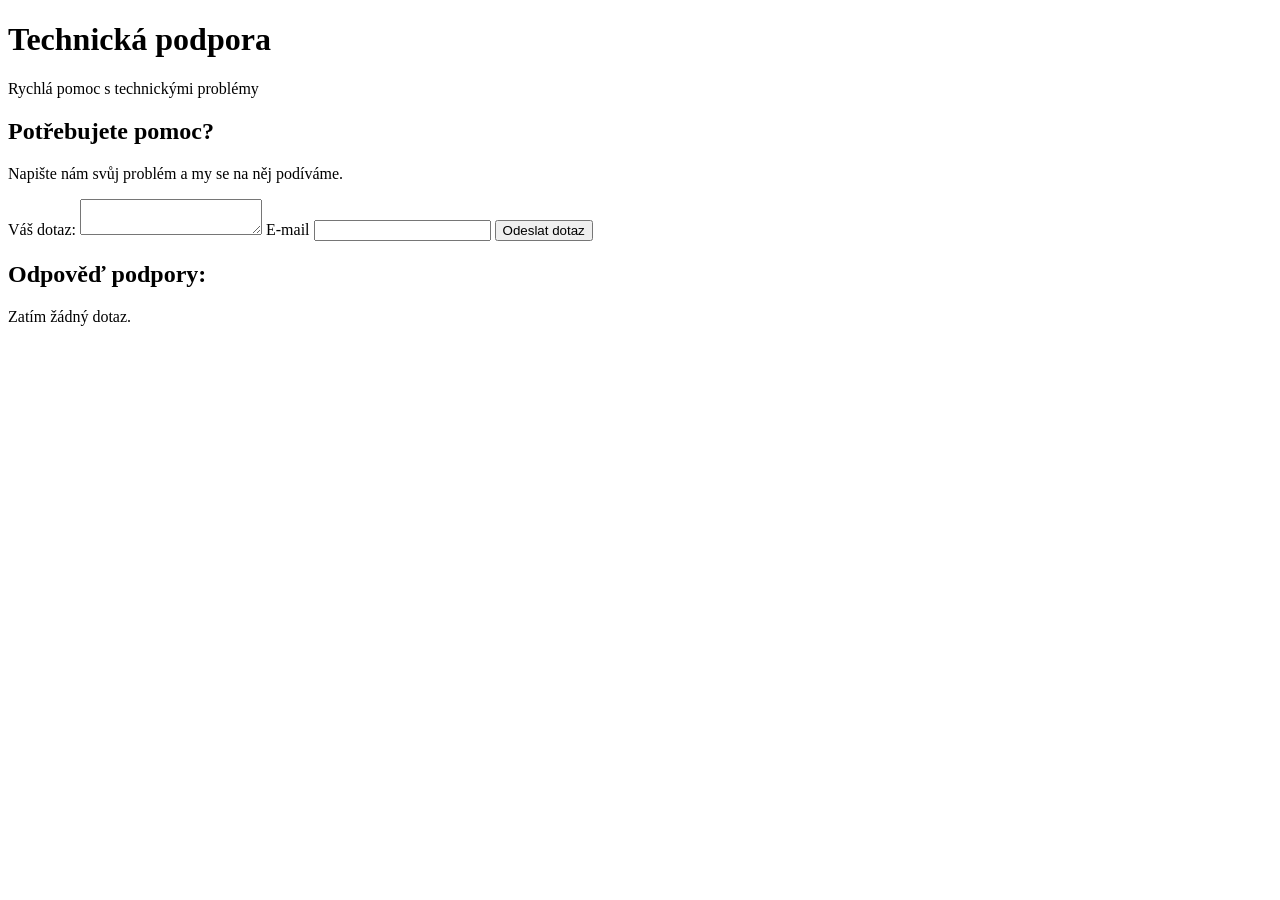
==== chatbot/index.html @ 026bc88c "Add files via upload" ====
<!DOCTYPE html>
<html lang="en">
<head>
    <meta charset="UTF-8">
    <meta name="viewport" content="width=device-width, initial-scale=1.0">
    <title>Technická podpora - </title>
</head>
<body>
<header>
    <h1>Technická podpora</h1>
    <p>Rychlá pomoc s technickými problémy</p>
</header>

<main>
    <h2>Potřebujete pomoc?</h2>

    <p>
        Napište nám svůj problém a my se na něj podíváme.
    </p>

    <form id="Form">

        <label>Váš dotaz:</label>
        <textarea id="dotaz" required></textarea>


        <label>E-mail</label>
        <input type="email" id="email" required>

        <button>Odeslat dotaz</button>
        
        <h2>Odpověď podpory:</h2>
        <label>Zatím žádný dotaz.</label>

    </form>
  
</div>
</body>
</html>
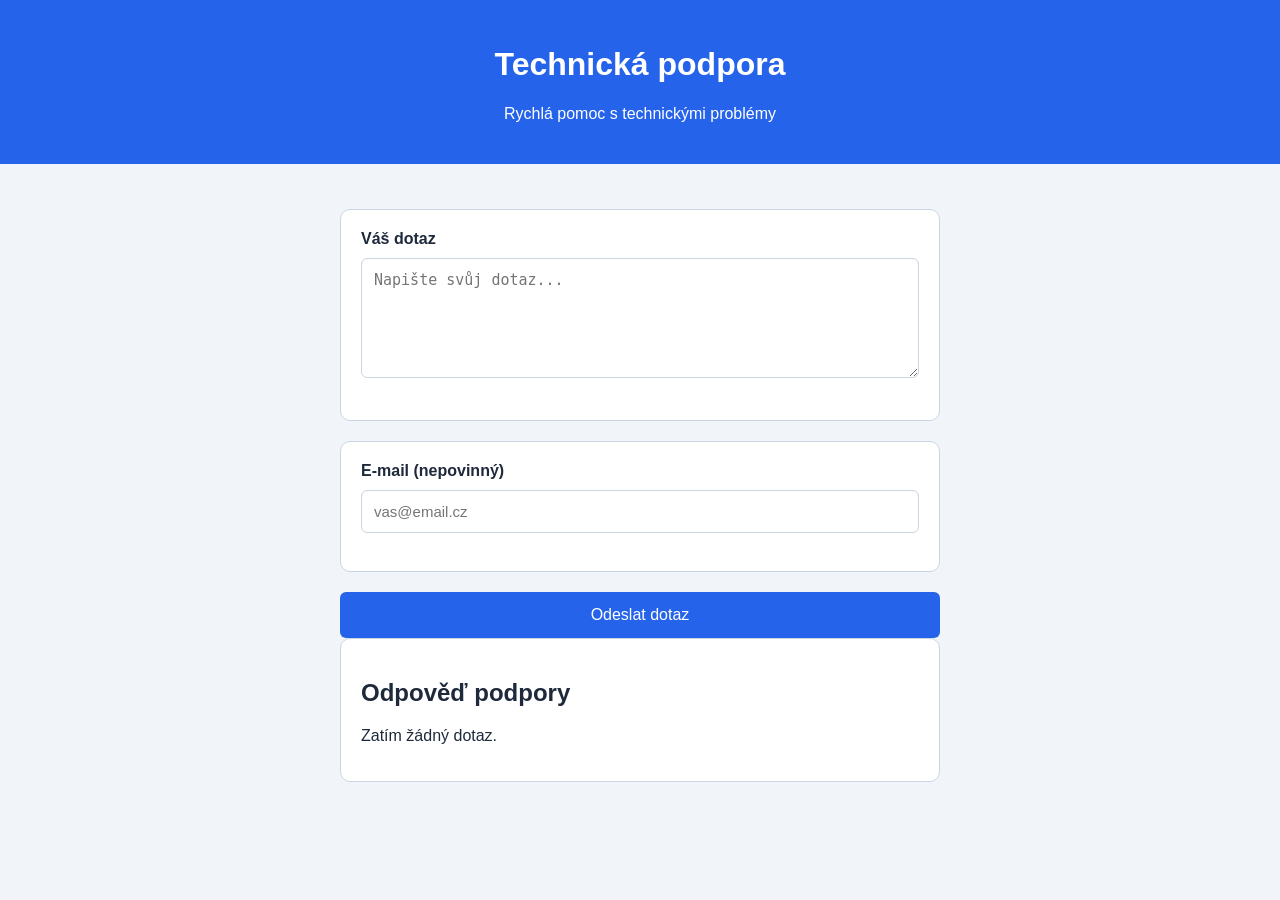
==== commit fb21e270: "Add files via upload" ====
--- a/chatbot/index.html
+++ b/chatbot/index.html
@@ -1,39 +1,181 @@
+
 <!DOCTYPE html>
-<html lang="en">
+<html lang="cs">
 <head>
     <meta charset="UTF-8">
     <meta name="viewport" content="width=device-width, initial-scale=1.0">
-    <title>Technická podpora - </title>
+    <title>Technická podpora</title>
+
+    <style>
+        body {
+            font-family: Arial, sans-serif;
+            background: #f1f5f9;
+            margin: 0;
+            color: #1e293b;
+        }
+
+        header {
+            background: #2563eb;
+            color: white;
+            text-align: center;
+            padding: 25px;
+        }
+
+        main {
+            max-width: 600px;
+            margin: 30px auto;
+            padding: 15px;
+        }
+
+        .box {
+            background: white;
+            padding: 20px;
+            margin-bottom: 20px;
+            border-radius: 10px;
+            border: 1px solid #cbd5e1;
+        }
+
+        label {
+            display: block;
+            font-weight: bold;
+            margin-bottom: 10px;
+        }
+
+        textarea, input {
+            width: 100%;
+            box-sizing: border-box;
+            padding: 12px;
+            margin-bottom: 18px;
+            border: 1px solid #cbd5e1;
+            border-radius: 6px;
+            font-size: 15px;
+        }
+
+        textarea {
+            min-height: 120px;
+            resize: vertical;
+        }
+
+        button {
+            width: 100%;
+            padding: 14px;
+            border: none;
+            border-radius: 6px;
+            background: #2563eb;
+            color: white;
+            font-size: 16px;
+            cursor: pointer;
+        }
+
+        button:hover {
+            background: #1d4ed8;
+        }
+
+        .question {
+            background: #eff6ff;
+            border-left: 4px solid #2563eb;
+            border-radius: 6px;
+            padding: 15px;
+            margin-top: 12px;
+            overflow-wrap: anywhere;
+        }
+
+        .question p {
+            white-space: pre-wrap;
+        }
+    </style>
 </head>
+
 <body>
+
 <header>
     <h1>Technická podpora</h1>
     <p>Rychlá pomoc s technickými problémy</p>
 </header>
 
 <main>
-    <h2>Potřebujete pomoc?</h2>
-
-    <p>
-        Napište nám svůj problém a my se na něj podíváme.
-    </p>
 
     <form id="Form">
 
-        <label>Váš dotaz:</label>
-        <textarea id="dotaz" required></textarea>
+        <div class="box">
+            <label for="dotaz">Váš dotaz</label>
+            <textarea id="dotaz"
+                placeholder="Napište svůj dotaz..."
+                required></textarea>
+        </div>
 
+        <div class="box">
+            <label for="email">E-mail (nepovinný)</label>
+            <input type="email" id="email"
+                placeholder="vas@email.cz">
+        </div>
 
-        <label>E-mail</label>
-        <input type="email" id="email" required>
-
-        <button>Odeslat dotaz</button>
-        
-        <h2>Odpověď podpory:</h2>
-        <label>Zatím žádný dotaz.</label>
+        <button type="submit">Odeslat dotaz</button>
 
     </form>
-  
-</div>
+
+    <div class="box">
+        <h2>Odpověď podpory</h2>
+        <div id="odpoved">
+            <p id="prazdnaZprava">Zatím žádný dotaz.</p>
+        </div>
+    </div>
+
+</main>
+
+<script>
+    const form = document.getElementById("Form");
+    const dotazInput = document.getElementById("dotaz");
+    const emailInput = document.getElementById("email");
+    const odpoved = document.getElementById("odpoved");
+
+    form.addEventListener("submit", function(event) {
+        event.preventDefault();
+
+        const dotaz = dotazInput.value.trim();
+        const email = emailInput.value.trim();
+
+        if (dotaz === "") {
+            alert("Napište svůj dotaz.");
+            return;
+        }
+
+        // Odstraníme výchozí zprávu.
+        const prazdnaZprava =
+            document.getElementById("prazdnaZprava");
+
+        if (prazdnaZprava) {
+            prazdnaZprava.remove();
+        }
+
+        // Vytvoříme kartu s dotazem.
+        const karta = document.createElement("div");
+        karta.className = "question";
+
+        const nadpisDotazu = document.createElement("strong");
+        nadpisDotazu.textContent = "Váš dotaz:";
+
+        const textDotazu = document.createElement("p");
+        textDotazu.textContent = dotaz;
+
+        const nadpisEmailu = document.createElement("strong");
+        nadpisEmailu.textContent = "E-mail:";
+
+        const textEmailu = document.createElement("p");
+        textEmailu.textContent = email || "Neuveden";
+
+        karta.appendChild(nadpisDotazu);
+        karta.appendChild(textDotazu);
+        karta.appendChild(nadpisEmailu);
+        karta.appendChild(textEmailu);
+
+        // Zobrazíme dotaz v sekci Odpověď podpory.
+        odpoved.prepend(karta);
+
+        // Vymažeme formulář.
+        form.reset();
+    });
+</script>
+
 </body>
-</html>+</html>
